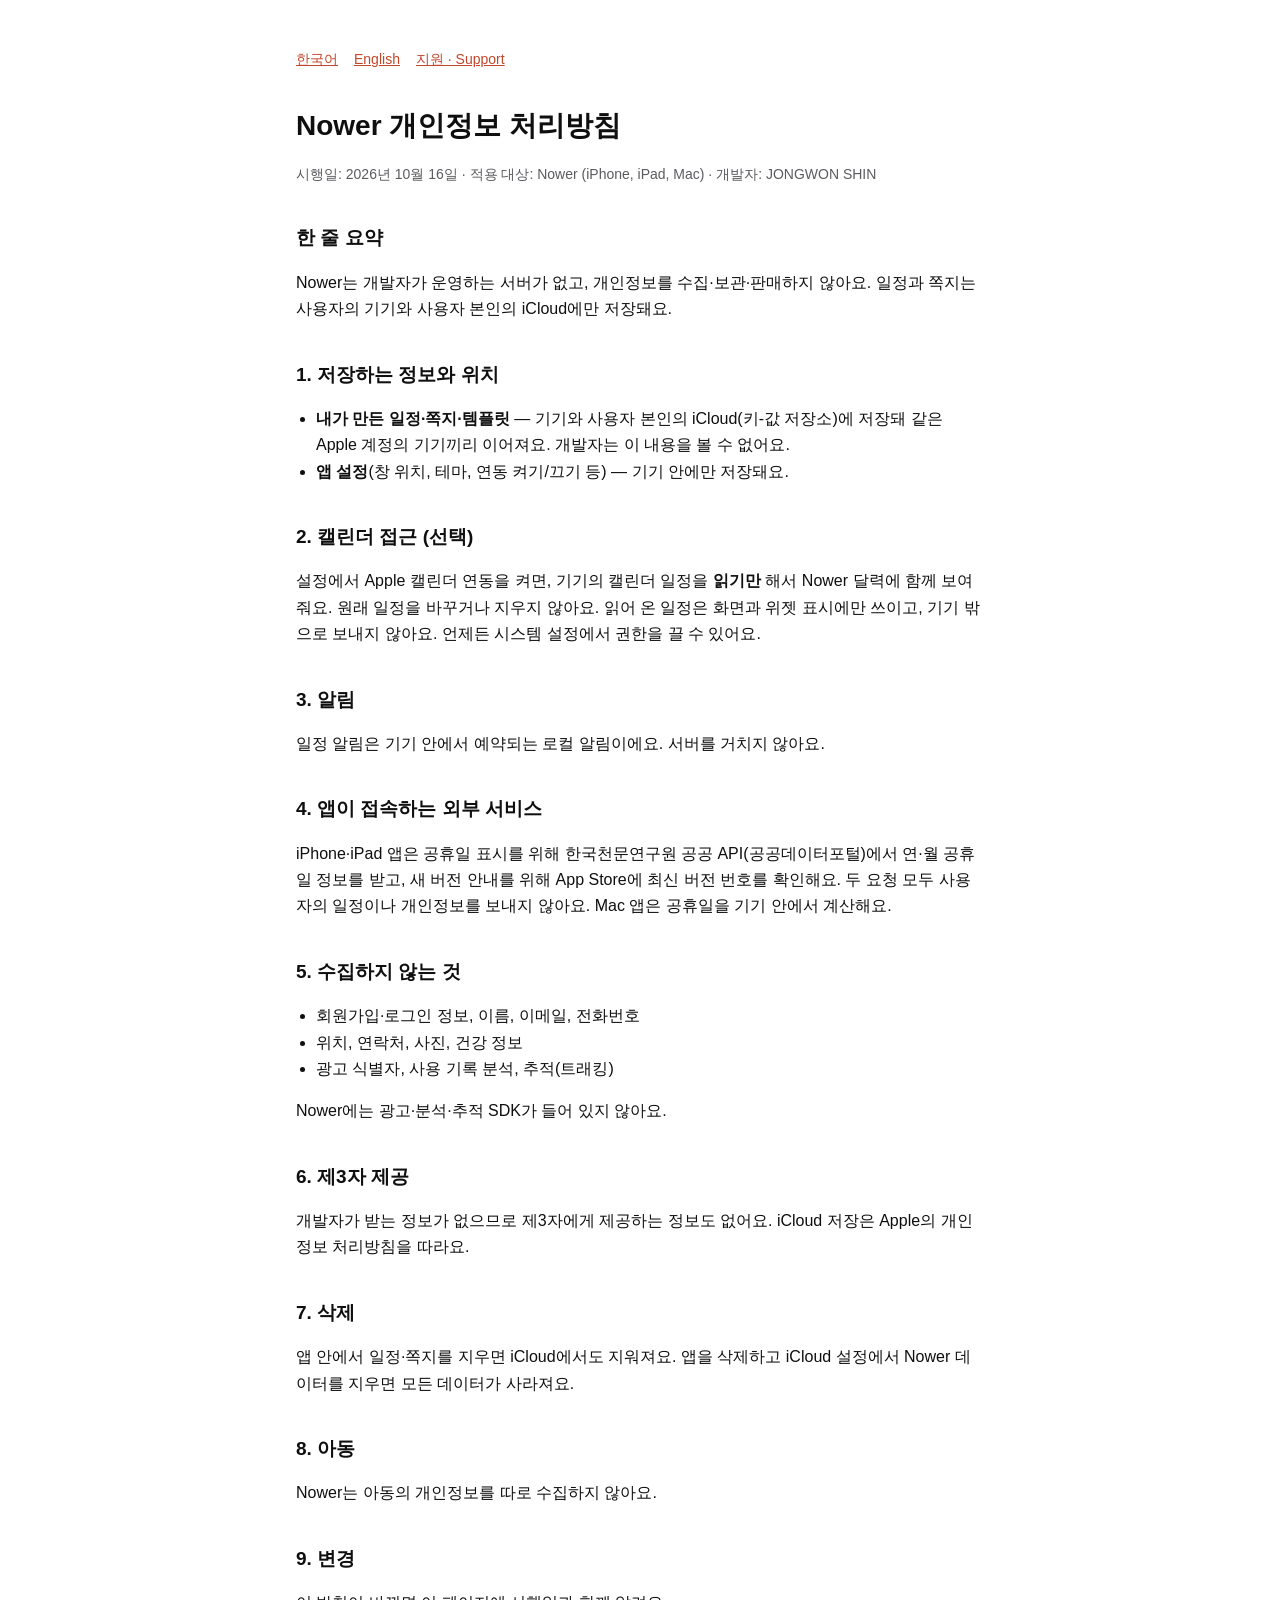
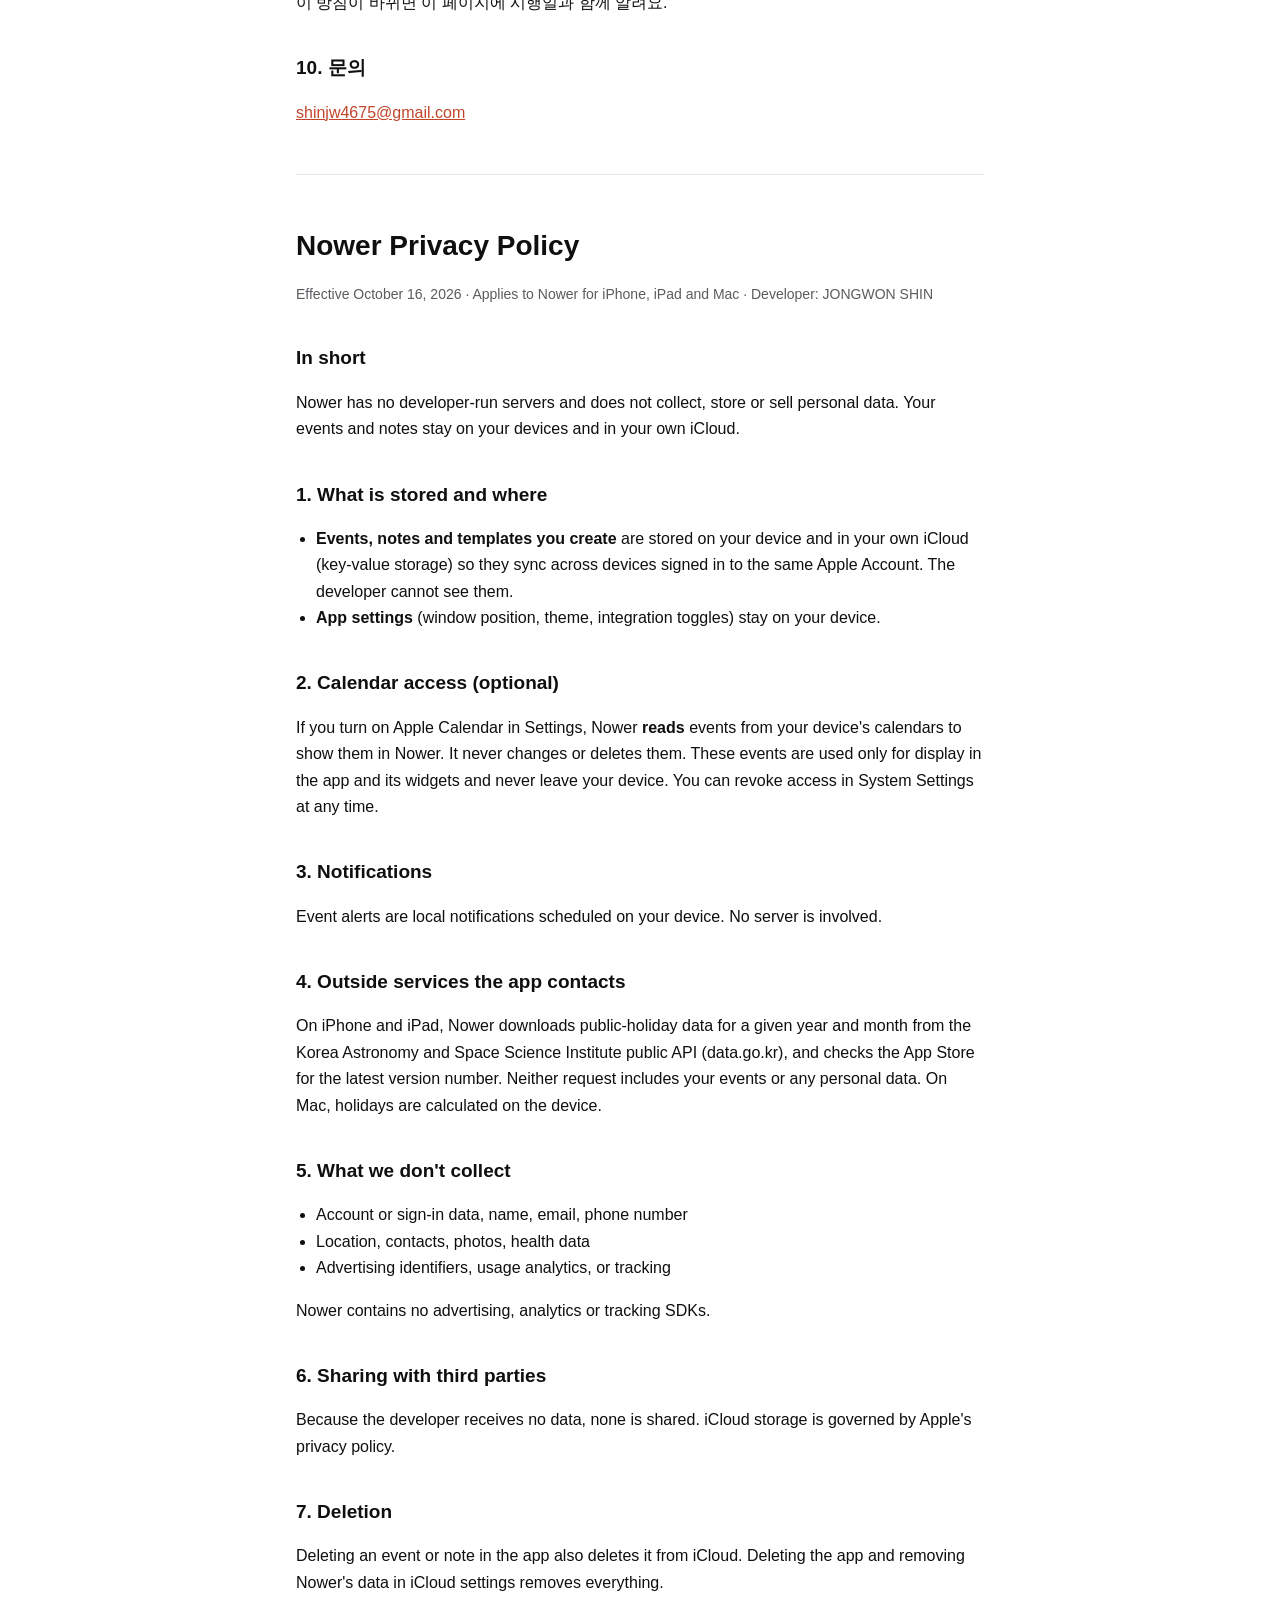
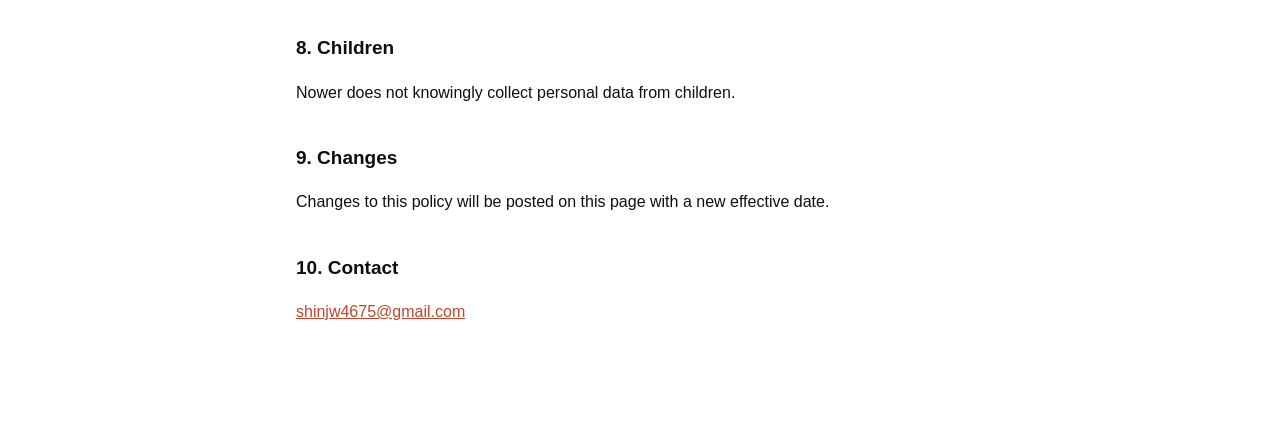
==== privacy.html @ e7044145 "Nower 지원 페이지와 개인정보 처리방침" ====
<!doctype html><html lang="ko"><head><meta charset="utf-8"><meta name="viewport" content="width=device-width,initial-scale=1">
<title>Nower 개인정보 처리방침 · Privacy Policy</title><link rel="stylesheet" href="style.css"></head><body><main>
<nav><a href="#ko">한국어</a><a href="#en">English</a><a href="support.html">지원 · Support</a></nav>

<section id="ko">
<h1>Nower 개인정보 처리방침</h1>
<p class="meta">시행일: 2026년 10월 16일 · 적용 대상: Nower (iPhone, iPad, Mac) · 개발자: JONGWON SHIN</p>

<h2>한 줄 요약</h2>
<p>Nower는 개발자가 운영하는 서버가 없고, 개인정보를 수집·보관·판매하지 않아요. 일정과 쪽지는 사용자의 기기와 사용자 본인의 iCloud에만 저장돼요.</p>

<h2>1. 저장하는 정보와 위치</h2>
<ul>
<li><strong>내가 만든 일정·쪽지·템플릿</strong> — 기기와 사용자 본인의 iCloud(키-값 저장소)에 저장돼 같은 Apple 계정의 기기끼리 이어져요. 개발자는 이 내용을 볼 수 없어요.</li>
<li><strong>앱 설정</strong>(창 위치, 테마, 연동 켜기/끄기 등) — 기기 안에만 저장돼요.</li>
</ul>

<h2>2. 캘린더 접근 (선택)</h2>
<p>설정에서 Apple 캘린더 연동을 켜면, 기기의 캘린더 일정을 <strong>읽기만</strong> 해서 Nower 달력에 함께 보여 줘요. 원래 일정을 바꾸거나 지우지 않아요. 읽어 온 일정은 화면과 위젯 표시에만 쓰이고, 기기 밖으로 보내지 않아요. 언제든 시스템 설정에서 권한을 끌 수 있어요.</p>

<h2>3. 알림</h2>
<p>일정 알림은 기기 안에서 예약되는 로컬 알림이에요. 서버를 거치지 않아요.</p>

<h2>4. 앱이 접속하는 외부 서비스</h2>
<p>iPhone·iPad 앱은 공휴일 표시를 위해 한국천문연구원 공공 API(공공데이터포털)에서 연·월 공휴일 정보를 받고, 새 버전 안내를 위해 App Store에 최신 버전 번호를 확인해요. 두 요청 모두 사용자의 일정이나 개인정보를 보내지 않아요. Mac 앱은 공휴일을 기기 안에서 계산해요.</p>

<h2>5. 수집하지 않는 것</h2>
<ul>
<li>회원가입·로그인 정보, 이름, 이메일, 전화번호</li>
<li>위치, 연락처, 사진, 건강 정보</li>
<li>광고 식별자, 사용 기록 분석, 추적(트래킹)</li>
</ul>
<p>Nower에는 광고·분석·추적 SDK가 들어 있지 않아요.</p>

<h2>6. 제3자 제공</h2>
<p>개발자가 받는 정보가 없으므로 제3자에게 제공하는 정보도 없어요. iCloud 저장은 Apple의 개인정보 처리방침을 따라요.</p>

<h2>7. 삭제</h2>
<p>앱 안에서 일정·쪽지를 지우면 iCloud에서도 지워져요. 앱을 삭제하고 iCloud 설정에서 Nower 데이터를 지우면 모든 데이터가 사라져요.</p>

<h2>8. 아동</h2>
<p>Nower는 아동의 개인정보를 따로 수집하지 않아요.</p>

<h2>9. 변경</h2>
<p>이 방침이 바뀌면 이 페이지에 시행일과 함께 알려요.</p>

<h2>10. 문의</h2>
<p><a href="mailto:shinjw4675@gmail.com">shinjw4675@gmail.com</a></p>
</section>

<hr>

<section id="en" lang="en">
<h1>Nower Privacy Policy</h1>
<p class="meta">Effective October 16, 2026 · Applies to Nower for iPhone, iPad and Mac · Developer: JONGWON SHIN</p>

<h2>In short</h2>
<p>Nower has no developer-run servers and does not collect, store or sell personal data. Your events and notes stay on your devices and in your own iCloud.</p>

<h2>1. What is stored and where</h2>
<ul>
<li><strong>Events, notes and templates you create</strong> are stored on your device and in your own iCloud (key-value storage) so they sync across devices signed in to the same Apple Account. The developer cannot see them.</li>
<li><strong>App settings</strong> (window position, theme, integration toggles) stay on your device.</li>
</ul>

<h2>2. Calendar access (optional)</h2>
<p>If you turn on Apple Calendar in Settings, Nower <strong>reads</strong> events from your device's calendars to show them in Nower. It never changes or deletes them. These events are used only for display in the app and its widgets and never leave your device. You can revoke access in System Settings at any time.</p>

<h2>3. Notifications</h2>
<p>Event alerts are local notifications scheduled on your device. No server is involved.</p>

<h2>4. Outside services the app contacts</h2>
<p>On iPhone and iPad, Nower downloads public-holiday data for a given year and month from the Korea Astronomy and Space Science Institute public API (data.go.kr), and checks the App Store for the latest version number. Neither request includes your events or any personal data. On Mac, holidays are calculated on the device.</p>

<h2>5. What we don't collect</h2>
<ul>
<li>Account or sign-in data, name, email, phone number</li>
<li>Location, contacts, photos, health data</li>
<li>Advertising identifiers, usage analytics, or tracking</li>
</ul>
<p>Nower contains no advertising, analytics or tracking SDKs.</p>

<h2>6. Sharing with third parties</h2>
<p>Because the developer receives no data, none is shared. iCloud storage is governed by Apple's privacy policy.</p>

<h2>7. Deletion</h2>
<p>Deleting an event or note in the app also deletes it from iCloud. Deleting the app and removing Nower's data in iCloud settings removes everything.</p>

<h2>8. Children</h2>
<p>Nower does not knowingly collect personal data from children.</p>

<h2>9. Changes</h2>
<p>Changes to this policy will be posted on this page with a new effective date.</p>

<h2>10. Contact</h2>
<p><a href="mailto:shinjw4675@gmail.com">shinjw4675@gmail.com</a></p>
</section>
</main></body></html>
---- style.css ----
:root{--bg:#fff;--fg:#0F0F0F;--muted:#5b5b60;--accent:#C2462A;--line:#e6e6ea}
@media (prefers-color-scheme:dark){:root{--bg:#000;--fg:#F5F5F7;--muted:#a1a1a8;--accent:#F08A6E;--line:#2c2c2e}}
*{box-sizing:border-box}body{margin:0;background:var(--bg);color:var(--fg);font:16px/1.65 -apple-system,BlinkMacSystemFont,"Apple SD Gothic Neo","Segoe UI",sans-serif}
main{max-width:720px;margin:0 auto;padding:48px 16px 80px}h1{font-size:28px;margin:0 0 4px}h2{font-size:19px;margin:36px 0 8px}
.meta{color:var(--muted);font-size:14px}a{color:var(--accent)}nav{display:flex;gap:16px;font-size:14px;margin-bottom:32px}
hr{border:0;border-top:1px solid var(--line);margin:48px 0}ul{padding-left:20px}
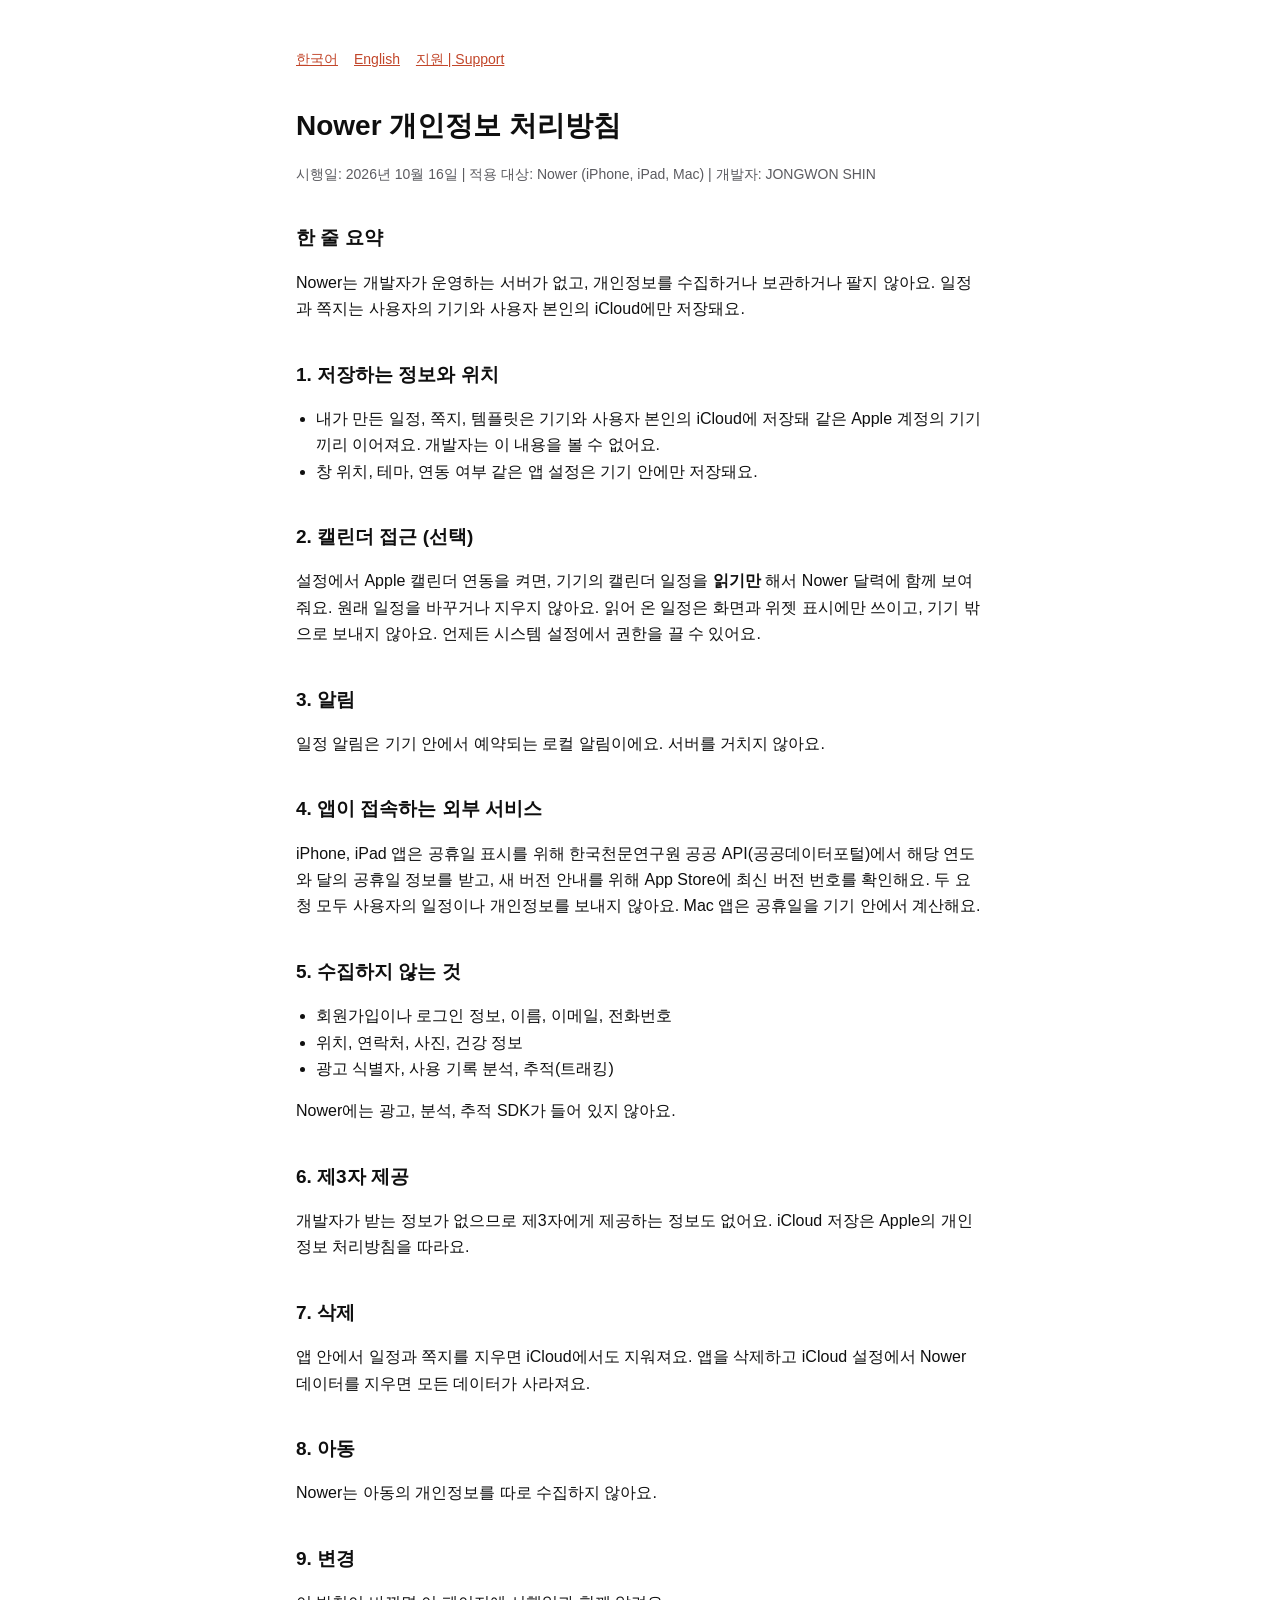
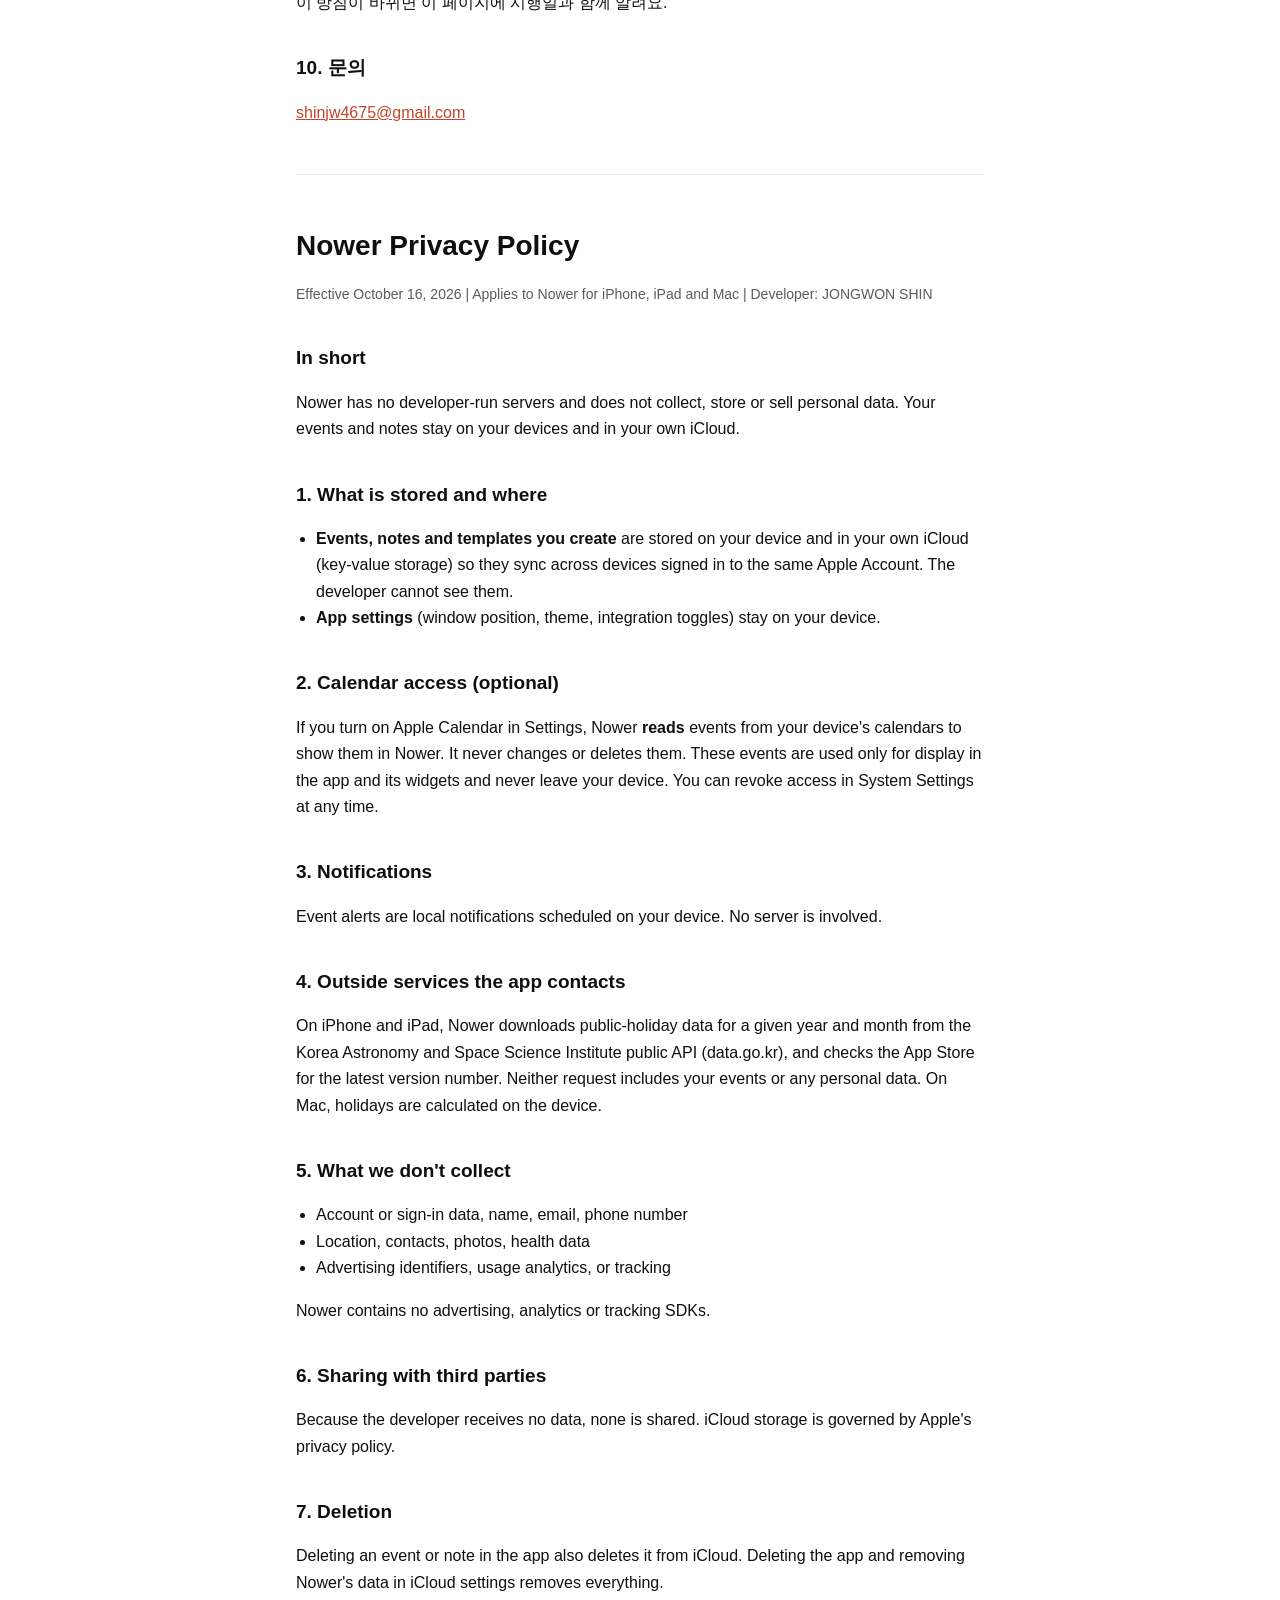
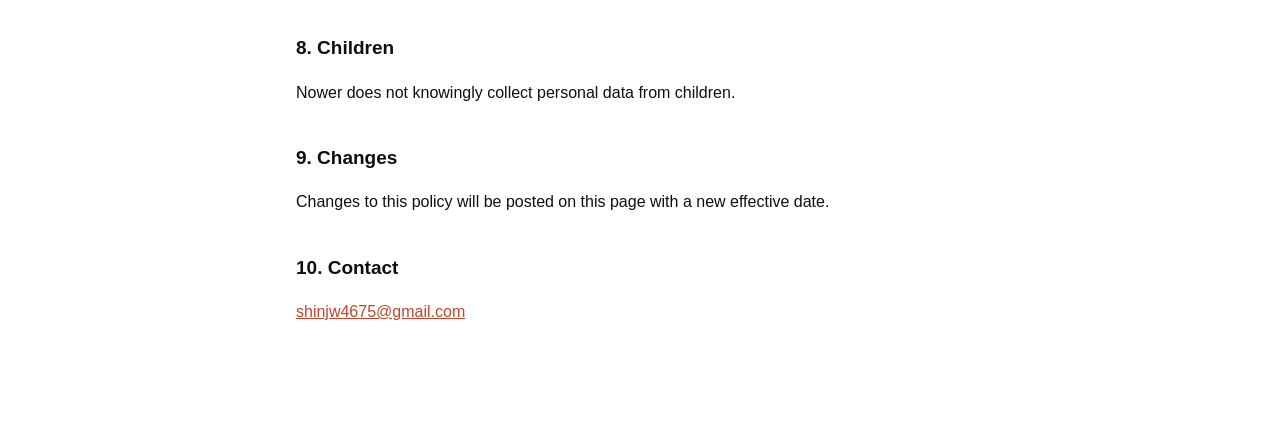
==== commit a0586cb3: "문구에서 기호 정리" ====
--- a/privacy.html
+++ b/privacy.html
@@ -1,18 +1,18 @@
 <!doctype html><html lang="ko"><head><meta charset="utf-8"><meta name="viewport" content="width=device-width,initial-scale=1">
-<title>Nower 개인정보 처리방침 · Privacy Policy</title><link rel="stylesheet" href="style.css"></head><body><main>
-<nav><a href="#ko">한국어</a><a href="#en">English</a><a href="support.html">지원 · Support</a></nav>
+<title>Nower 개인정보 처리방침 | Privacy Policy</title><link rel="stylesheet" href="style.css"></head><body><main>
+<nav><a href="#ko">한국어</a><a href="#en">English</a><a href="support.html">지원 | Support</a></nav>
 
 <section id="ko">
 <h1>Nower 개인정보 처리방침</h1>
-<p class="meta">시행일: 2026년 10월 16일 · 적용 대상: Nower (iPhone, iPad, Mac) · 개발자: JONGWON SHIN</p>
+<p class="meta">시행일: 2026년 10월 16일 | 적용 대상: Nower (iPhone, iPad, Mac) | 개발자: JONGWON SHIN</p>
 
 <h2>한 줄 요약</h2>
-<p>Nower는 개발자가 운영하는 서버가 없고, 개인정보를 수집·보관·판매하지 않아요. 일정과 쪽지는 사용자의 기기와 사용자 본인의 iCloud에만 저장돼요.</p>
+<p>Nower는 개발자가 운영하는 서버가 없고, 개인정보를 수집하거나 보관하거나 팔지 않아요. 일정과 쪽지는 사용자의 기기와 사용자 본인의 iCloud에만 저장돼요.</p>
 
 <h2>1. 저장하는 정보와 위치</h2>
 <ul>
-<li><strong>내가 만든 일정·쪽지·템플릿</strong> — 기기와 사용자 본인의 iCloud(키-값 저장소)에 저장돼 같은 Apple 계정의 기기끼리 이어져요. 개발자는 이 내용을 볼 수 없어요.</li>
-<li><strong>앱 설정</strong>(창 위치, 테마, 연동 켜기/끄기 등) — 기기 안에만 저장돼요.</li>
+<li>내가 만든 일정, 쪽지, 템플릿은 기기와 사용자 본인의 iCloud에 저장돼 같은 Apple 계정의 기기끼리 이어져요. 개발자는 이 내용을 볼 수 없어요.</li>
+<li>창 위치, 테마, 연동 여부 같은 앱 설정은 기기 안에만 저장돼요.</li>
 </ul>
 
 <h2>2. 캘린더 접근 (선택)</h2>
@@ -22,21 +22,21 @@
 <p>일정 알림은 기기 안에서 예약되는 로컬 알림이에요. 서버를 거치지 않아요.</p>
 
 <h2>4. 앱이 접속하는 외부 서비스</h2>
-<p>iPhone·iPad 앱은 공휴일 표시를 위해 한국천문연구원 공공 API(공공데이터포털)에서 연·월 공휴일 정보를 받고, 새 버전 안내를 위해 App Store에 최신 버전 번호를 확인해요. 두 요청 모두 사용자의 일정이나 개인정보를 보내지 않아요. Mac 앱은 공휴일을 기기 안에서 계산해요.</p>
+<p>iPhone, iPad 앱은 공휴일 표시를 위해 한국천문연구원 공공 API(공공데이터포털)에서 해당 연도와 달의 공휴일 정보를 받고, 새 버전 안내를 위해 App Store에 최신 버전 번호를 확인해요. 두 요청 모두 사용자의 일정이나 개인정보를 보내지 않아요. Mac 앱은 공휴일을 기기 안에서 계산해요.</p>
 
 <h2>5. 수집하지 않는 것</h2>
 <ul>
-<li>회원가입·로그인 정보, 이름, 이메일, 전화번호</li>
+<li>회원가입이나 로그인 정보, 이름, 이메일, 전화번호</li>
 <li>위치, 연락처, 사진, 건강 정보</li>
 <li>광고 식별자, 사용 기록 분석, 추적(트래킹)</li>
 </ul>
-<p>Nower에는 광고·분석·추적 SDK가 들어 있지 않아요.</p>
+<p>Nower에는 광고, 분석, 추적 SDK가 들어 있지 않아요.</p>
 
 <h2>6. 제3자 제공</h2>
 <p>개발자가 받는 정보가 없으므로 제3자에게 제공하는 정보도 없어요. iCloud 저장은 Apple의 개인정보 처리방침을 따라요.</p>
 
 <h2>7. 삭제</h2>
-<p>앱 안에서 일정·쪽지를 지우면 iCloud에서도 지워져요. 앱을 삭제하고 iCloud 설정에서 Nower 데이터를 지우면 모든 데이터가 사라져요.</p>
+<p>앱 안에서 일정과 쪽지를 지우면 iCloud에서도 지워져요. 앱을 삭제하고 iCloud 설정에서 Nower 데이터를 지우면 모든 데이터가 사라져요.</p>
 
 <h2>8. 아동</h2>
 <p>Nower는 아동의 개인정보를 따로 수집하지 않아요.</p>
@@ -52,7 +52,7 @@
 
 <section id="en" lang="en">
 <h1>Nower Privacy Policy</h1>
-<p class="meta">Effective October 16, 2026 · Applies to Nower for iPhone, iPad and Mac · Developer: JONGWON SHIN</p>
+<p class="meta">Effective October 16, 2026 | Applies to Nower for iPhone, iPad and Mac | Developer: JONGWON SHIN</p>
 
 <h2>In short</h2>
 <p>Nower has no developer-run servers and does not collect, store or sell personal data. Your events and notes stay on your devices and in your own iCloud.</p>
